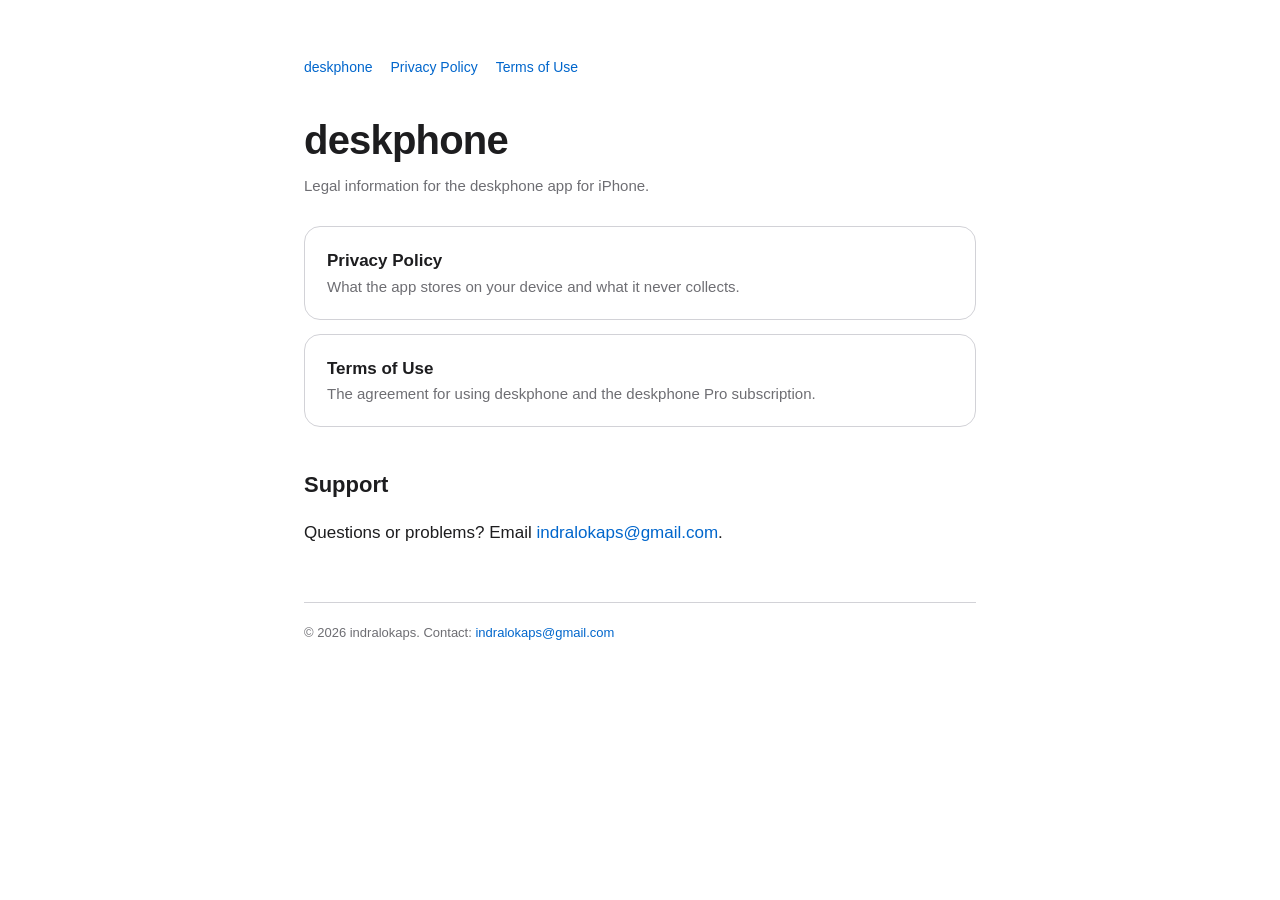
==== index.html @ 36156f76 "Add deskphone Privacy Policy and Terms of Use pages Co-Authored-By: Claude Fable 5.2 <noreply@anthro" ====
<!DOCTYPE html>
<html lang="en">
<head>
<meta charset="utf-8">
<meta name="viewport" content="width=device-width, initial-scale=1">
<title>Legal — deskphone</title>
<link rel="stylesheet" href="style.css">
</head>
<body>
<main>
<nav><a href="./">deskphone</a><a href="privacy.html">Privacy Policy</a><a href="terms.html">Terms of Use</a></nav>
<h1>deskphone</h1>
<p class="meta">Legal information for the deskphone app for iPhone.</p>
<div class="cards">
<a class="card" href="privacy.html"><strong>Privacy Policy</strong><span>What the app stores on your device and what it never collects.</span></a>
<a class="card" href="terms.html"><strong>Terms of Use</strong><span>The agreement for using deskphone and the deskphone Pro subscription.</span></a>
</div>
<h2>Support</h2>
<p>Questions or problems? Email <a href="mailto:indralokaps@gmail.com">indralokaps@gmail.com</a>.</p>
<footer>© 2026 indralokaps. Contact: <a href="mailto:indralokaps@gmail.com">indralokaps@gmail.com</a></footer>
</main>
</body>
</html>
---- style.css ----
:root{color-scheme:light dark;--fg:#1d1d1f;--muted:#6e6e73;--bg:#fff;--line:#d2d2d7;--link:#0066cc}
@media(prefers-color-scheme:dark){:root{--fg:#f5f5f7;--muted:#a1a1a6;--bg:#000;--line:#424245;--link:#2997ff}}
*{box-sizing:border-box}
body{margin:0;background:var(--bg);color:var(--fg);font:17px/1.6 -apple-system,BlinkMacSystemFont,"SF Pro Text","Helvetica Neue",Arial,sans-serif;-webkit-font-smoothing:antialiased}
main{max-width:720px;margin:0 auto;padding:56px 24px 80px}
nav{font-size:14px;margin-bottom:40px}
nav a{margin-right:18px}
a{color:var(--link);text-decoration:none}
a:hover{text-decoration:underline}
h1{font-size:40px;line-height:1.1;letter-spacing:-.02em;margin:0 0 12px}
h2{font-size:22px;margin:40px 0 8px}
.meta{color:var(--muted);font-size:15px;margin:0 0 8px}
ul{padding-left:22px}
li{margin:8px 0}
footer{margin-top:56px;padding-top:20px;border-top:1px solid var(--line);color:var(--muted);font-size:13px}
.cards{display:grid;gap:14px;margin-top:28px}
.card{display:block;padding:20px 22px;border:1px solid var(--line);border-radius:16px;color:var(--fg)}
.card span{display:block;color:var(--muted);font-size:15px}
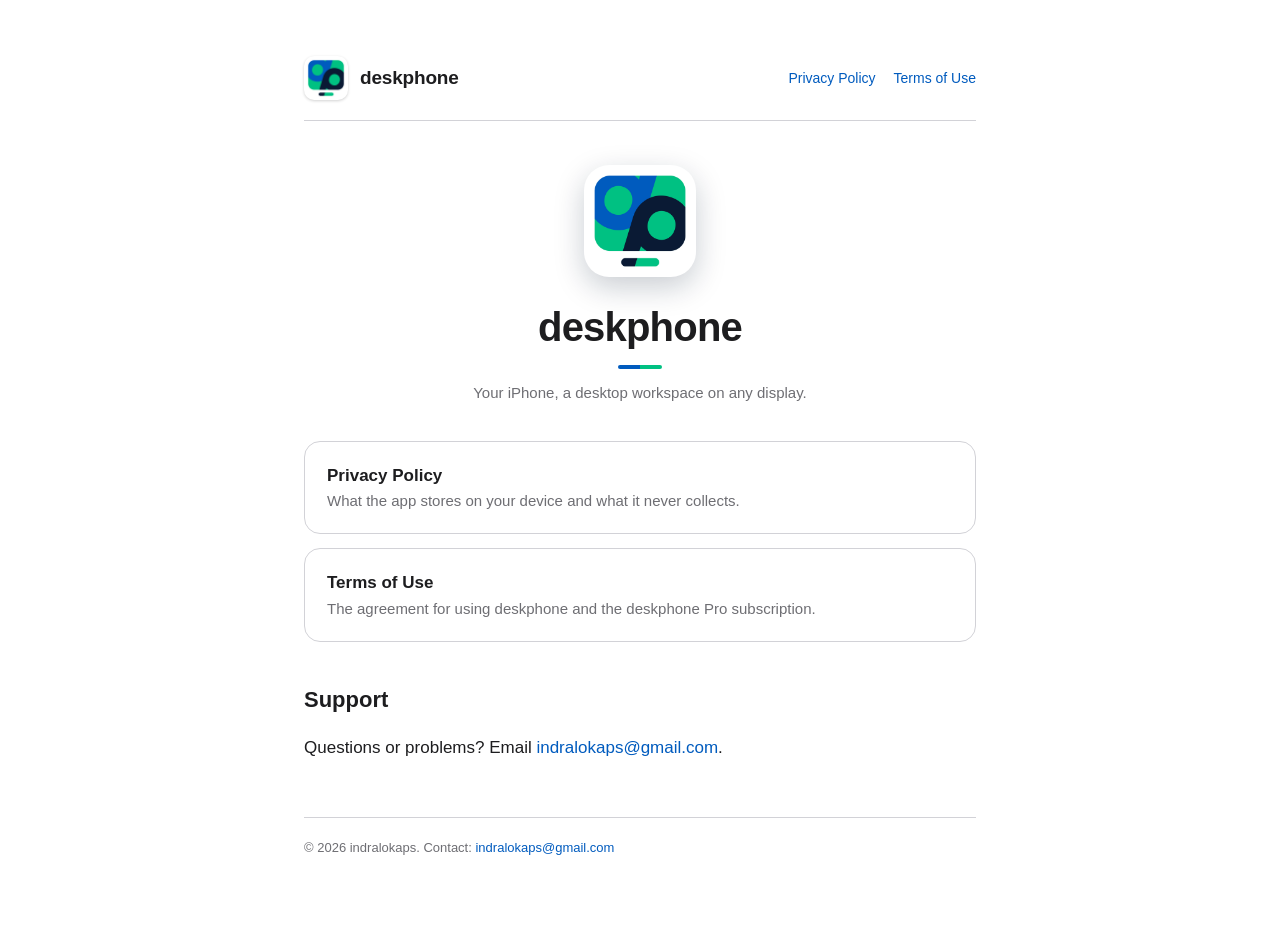
==== commit 08cc2a8b: "Add deskphone logo, favicon and brand colors to the legal pages Co-Authored-By: Claude Fable 5.2 <no" ====
--- a/index.html
+++ b/index.html
@@ -4,13 +4,16 @@
 <meta charset="utf-8">
 <meta name="viewport" content="width=device-width, initial-scale=1">
 <title>Legal — deskphone</title>
+<link rel="icon" type="image/png" href="favicon.png">
+<link rel="apple-touch-icon" href="apple-touch-icon.png">
+<meta name="theme-color" content="#0a1a34">
 <link rel="stylesheet" href="style.css">
 </head>
 <body>
 <main>
-<nav><a href="./">deskphone</a><a href="privacy.html">Privacy Policy</a><a href="terms.html">Terms of Use</a></nav>
-<h1>deskphone</h1>
-<p class="meta">Legal information for the deskphone app for iPhone.</p>
+<header><a class="brand" href="./"><img src="logo.png" alt="deskphone logo" width="44" height="44">deskphone</a><nav><a href="privacy.html">Privacy Policy</a><a href="terms.html">Terms of Use</a></nav></header>
+<div class="hero"><img src="logo.png" alt="deskphone logo" width="112" height="112"><h1>deskphone</h1>
+<p class="meta">Your iPhone, a desktop workspace on any display.</p></div>
 <div class="cards">
 <a class="card" href="privacy.html"><strong>Privacy Policy</strong><span>What the app stores on your device and what it never collects.</span></a>
 <a class="card" href="terms.html"><strong>Terms of Use</strong><span>The agreement for using deskphone and the deskphone Pro subscription.</span></a>
--- a/style.css
+++ b/style.css
@@ -1,10 +1,19 @@
-:root{color-scheme:light dark;--fg:#1d1d1f;--muted:#6e6e73;--bg:#fff;--line:#d2d2d7;--link:#0066cc}
-@media(prefers-color-scheme:dark){:root{--fg:#f5f5f7;--muted:#a1a1a6;--bg:#000;--line:#424245;--link:#2997ff}}
+:root{color-scheme:light dark;--fg:#1d1d1f;--muted:#6e6e73;--bg:#fff;--line:#d2d2d7;--link:#005bbe;--brand:#00c182;--navy:#0a1a34}
+@media(prefers-color-scheme:dark){:root{--fg:#f5f5f7;--muted:#a1a1a6;--bg:#000;--line:#424245;--link:#4d9bff;--brand:#00c182;--navy:#0a1a34}}
 *{box-sizing:border-box}
 body{margin:0;background:var(--bg);color:var(--fg);font:17px/1.6 -apple-system,BlinkMacSystemFont,"SF Pro Text","Helvetica Neue",Arial,sans-serif;-webkit-font-smoothing:antialiased}
 main{max-width:720px;margin:0 auto;padding:56px 24px 80px}
-nav{font-size:14px;margin-bottom:40px}
-nav a{margin-right:18px}
+header{display:flex;align-items:center;justify-content:space-between;gap:16px;flex-wrap:wrap;padding-bottom:20px;margin-bottom:44px;border-bottom:1px solid var(--line)}
+.brand{display:flex;align-items:center;gap:12px;color:var(--fg);font-weight:600;font-size:19px;letter-spacing:-.01em}
+.brand:hover{text-decoration:none}
+.brand img{width:44px;height:44px;border-radius:10px;background:#fff;box-shadow:0 1px 3px rgba(0,0,0,.18)}
+nav{font-size:14px}
+nav a{margin-left:18px}
+.hero{text-align:center;margin:8px 0 36px}
+.hero img{width:112px;height:112px;border-radius:25px;background:#fff;box-shadow:0 10px 30px rgba(10,26,52,.22)}
+.hero h1{margin-top:20px}
+h1::after{content:"";display:block;width:44px;height:4px;border-radius:2px;margin-top:16px;background:linear-gradient(90deg,var(--link) 0 50%,var(--brand) 50% 100%)}
+.hero h1::after{margin-left:auto;margin-right:auto}
 a{color:var(--link);text-decoration:none}
 a:hover{text-decoration:underline}
 h1{font-size:40px;line-height:1.1;letter-spacing:-.02em;margin:0 0 12px}
@@ -14,5 +23,6 @@
 li{margin:8px 0}
 footer{margin-top:56px;padding-top:20px;border-top:1px solid var(--line);color:var(--muted);font-size:13px}
 .cards{display:grid;gap:14px;margin-top:28px}
+.card:hover{border-color:var(--brand);text-decoration:none}
 .card{display:block;padding:20px 22px;border:1px solid var(--line);border-radius:16px;color:var(--fg)}
 .card span{display:block;color:var(--muted);font-size:15px}
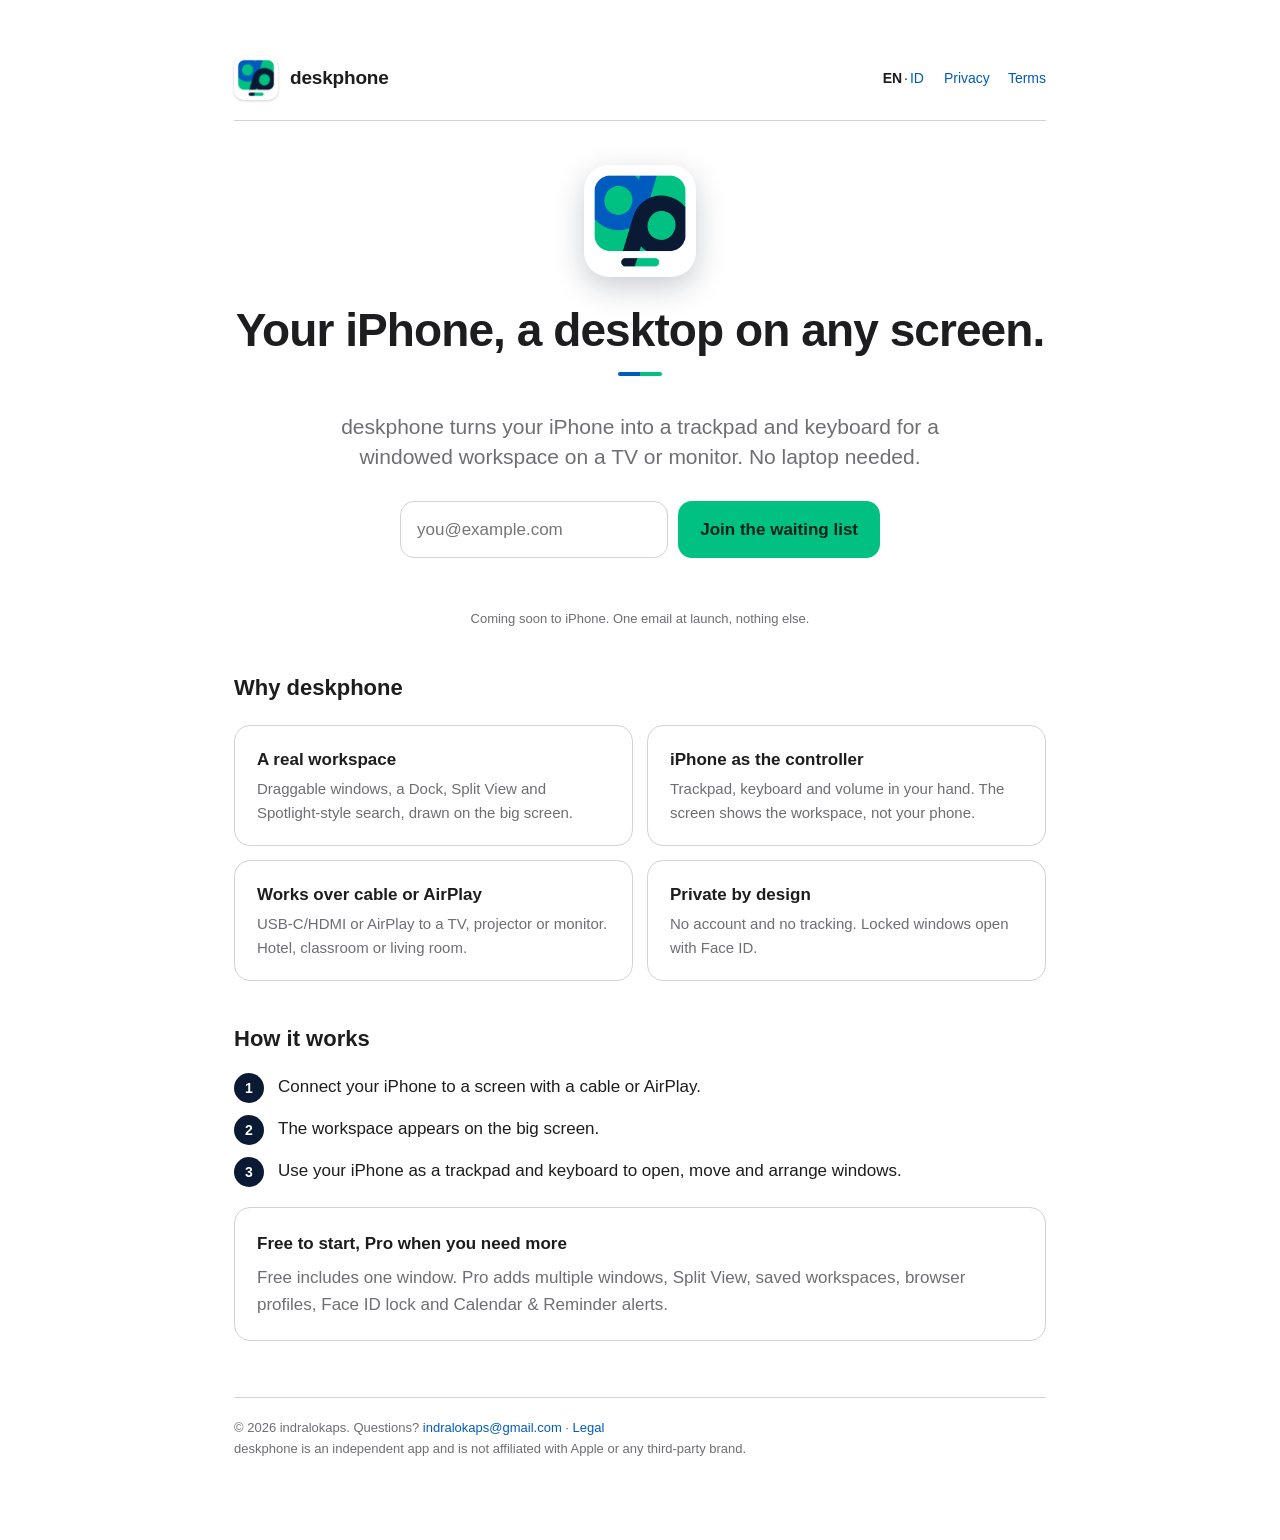
==== commit 41c40d45: "Add waiting-list landing page; move legal index to legal.html Co-Authored-By: Claude Sonnet 5.5 <nor" ====
--- a/index.html
+++ b/index.html
@@ -3,24 +3,106 @@
 <head>
 <meta charset="utf-8">
 <meta name="viewport" content="width=device-width, initial-scale=1">
-<title>Legal — deskphone</title>
+<title>deskphone — Your iPhone, a desktop on any screen</title>
+<meta name="description" content="deskphone turns your iPhone into a trackpad and keyboard for a windowed desktop workspace on any TV or monitor. Join the waiting list.">
 <link rel="icon" type="image/png" href="favicon.png">
 <link rel="apple-touch-icon" href="apple-touch-icon.png">
 <meta name="theme-color" content="#0a1a34">
+<meta property="og:title" content="deskphone — Your iPhone, a desktop on any screen">
+<meta property="og:description" content="A trackpad, a keyboard and a windowed workspace on any TV or monitor. Just your iPhone.">
+<meta property="og:image" content="logo.png">
 <link rel="stylesheet" href="style.css">
+<style>
+main{max-width:860px}
+.lead{font-size:21px;line-height:1.45;color:var(--muted);max-width:620px;margin:0 auto 28px;text-align:center}
+.hero h1{font-size:46px}
+.wl{display:flex;gap:10px;max-width:480px;margin:0 auto;flex-wrap:wrap}
+.wl input[type=email]{flex:1 1 220px;min-width:0;padding:14px 16px;font:inherit;border:1px solid var(--line);border-radius:14px;background:transparent;color:var(--fg)}
+.wl input[type=email]:focus{outline:2px solid var(--link);border-color:transparent}
+.wl button{padding:14px 22px;font:inherit;font-weight:600;border:0;border-radius:14px;background:var(--brand);color:#04241a;cursor:pointer}
+.wl button:hover{filter:brightness(1.06)}
+.wl button:disabled{opacity:.6;cursor:default}
+.hp{position:absolute;left:-9999px}
+.msg{text-align:center;min-height:1.6em;margin-top:12px;font-size:15px;color:var(--muted)}
+.note{text-align:center;color:var(--muted);font-size:13px;margin-top:6px}
+.grid{display:grid;grid-template-columns:repeat(auto-fit,minmax(300px,1fr));gap:14px;margin-top:20px}
+.grid .card{cursor:default}
+.grid .card:hover{border-color:var(--line)}
+.grid .card strong{display:block;margin-bottom:4px}
+.steps{counter-reset:s;display:grid;gap:12px;padding:0;list-style:none}
+.steps li{counter-increment:s;display:flex;gap:14px;align-items:flex-start;margin:0}
+.steps li::before{content:counter(s);flex:none;width:30px;height:30px;border-radius:50%;background:var(--navy);color:#fff;font-weight:600;display:grid;place-items:center;font-size:14px}
+.lang{font-size:14px}
+.lang button{background:none;border:0;color:var(--link);font:inherit;cursor:pointer;padding:0 2px}
+.lang button[aria-pressed=true]{font-weight:700;color:var(--fg)}
+.pro{margin-top:20px;padding:22px;border:1px solid var(--line);border-radius:16px}
+</style>
 </head>
 <body>
 <main>
-<header><a class="brand" href="./"><img src="logo.png" alt="deskphone logo" width="44" height="44">deskphone</a><nav><a href="privacy.html">Privacy Policy</a><a href="terms.html">Terms of Use</a></nav></header>
-<div class="hero"><img src="logo.png" alt="deskphone logo" width="112" height="112"><h1>deskphone</h1>
-<p class="meta">Your iPhone, a desktop workspace on any display.</p></div>
-<div class="cards">
-<a class="card" href="privacy.html"><strong>Privacy Policy</strong><span>What the app stores on your device and what it never collects.</span></a>
-<a class="card" href="terms.html"><strong>Terms of Use</strong><span>The agreement for using deskphone and the deskphone Pro subscription.</span></a>
+<header><a class="brand" href="./"><img src="logo.png" alt="deskphone logo" width="44" height="44">deskphone</a>
+<nav><span class="lang"><button data-l="en" aria-pressed="true">EN</button>·<button data-l="id" aria-pressed="false">ID</button></span><a href="privacy.html">Privacy</a><a href="terms.html">Terms</a></nav></header>
+
+<section class="hero">
+<img src="logo.png" alt="deskphone logo" width="112" height="112">
+<h1 data-t="h1">Your iPhone, a desktop on any screen.</h1>
+</section>
+<p class="lead" data-t="lead">deskphone turns your iPhone into a trackpad and keyboard for a windowed workspace on a TV or monitor. No laptop needed.</p>
+
+<form class="wl" id="wl" novalidate>
+<input type="email" name="email" id="email" required autocomplete="email" placeholder="you@example.com" data-p="ph" aria-label="Email">
+<input class="hp" type="text" name="company" tabindex="-1" autocomplete="off" aria-hidden="true">
+<button type="submit" id="btn" data-t="join">Join the waiting list</button>
+</form>
+<p class="msg" id="msg" role="status" aria-live="polite"></p>
+<p class="note" data-t="note">Coming soon to iPhone. One email at launch, nothing else.</p>
+
+<h2 data-t="whyh">Why deskphone</h2>
+<div class="grid">
+<div class="card"><strong data-t="a1">A real workspace</strong><span data-t="a1d">Draggable windows, a Dock, Split View and Spotlight-style search, drawn on the big screen.</span></div>
+<div class="card"><strong data-t="a2">iPhone as the controller</strong><span data-t="a2d">Trackpad, keyboard and volume in your hand. The screen shows the workspace, not your phone.</span></div>
+<div class="card"><strong data-t="a3">Works over cable or AirPlay</strong><span data-t="a3d">USB-C/HDMI or AirPlay to a TV, projector or monitor. Hotel, classroom or living room.</span></div>
+<div class="card"><strong data-t="a4">Private by design</strong><span data-t="a4d">No account and no tracking. Locked windows open with Face ID.</span></div>
 </div>
-<h2>Support</h2>
-<p>Questions or problems? Email <a href="mailto:indralokaps@gmail.com">indralokaps@gmail.com</a>.</p>
-<footer>© 2026 indralokaps. Contact: <a href="mailto:indralokaps@gmail.com">indralokaps@gmail.com</a></footer>
+
+<h2 data-t="howh">How it works</h2>
+<ol class="steps">
+<li data-t="s1">Connect your iPhone to a screen with a cable or AirPlay.</li>
+<li data-t="s2">The workspace appears on the big screen.</li>
+<li data-t="s3">Use your iPhone as a trackpad and keyboard to open, move and arrange windows.</li>
+</ol>
+
+<div class="pro"><strong data-t="proh">Free to start, Pro when you need more</strong>
+<p style="margin:6px 0 0;color:var(--muted)" data-t="prod">Free includes one window. Pro adds multiple windows, Split View, saved workspaces, browser profiles, Face ID lock and Calendar &amp; Reminder alerts.</p></div>
+
+<footer><span data-t="foot">© 2026 indralokaps. Questions? </span><a href="mailto:indralokaps@gmail.com">indralokaps@gmail.com</a> · <a href="legal.html">Legal</a><br>
+<span data-t="tm">deskphone is an independent app and is not affiliated with Apple or any third-party brand.</span></footer>
 </main>
+<script>
+// Waiting-list endpoint (Formspree-style: accepts a POST with "email" and returns JSON).
+// Leave empty to fall back to opening an email draft until an endpoint is set.
+var WAITLIST_ENDPOINT = "";
+var T={en:{h1:"Your iPhone, a desktop on any screen.",lead:"deskphone turns your iPhone into a trackpad and keyboard for a windowed workspace on a TV or monitor. No laptop needed.",join:"Join the waiting list",ph:"you@example.com",note:"Coming soon to iPhone. One email at launch, nothing else.",whyh:"Why deskphone",a1:"A real workspace",a1d:"Draggable windows, a Dock, Split View and Spotlight-style search, drawn on the big screen.",a2:"iPhone as the controller",a2d:"Trackpad, keyboard and volume in your hand. The screen shows the workspace, not your phone.",a3:"Works over cable or AirPlay",a3d:"USB-C/HDMI or AirPlay to a TV, projector or monitor. Hotel, classroom or living room.",a4:"Private by design",a4d:"No account and no tracking. Locked windows open with Face ID.",howh:"How it works",s1:"Connect your iPhone to a screen with a cable or AirPlay.",s2:"The workspace appears on the big screen.",s3:"Use your iPhone as a trackpad and keyboard to open, move and arrange windows.",proh:"Free to start, Pro when you need more",prod:"Free includes one window. Pro adds multiple windows, Split View, saved workspaces, browser profiles, Face ID lock and Calendar & Reminder alerts.",foot:"© 2026 indralokaps. Questions? ",tm:"deskphone is an independent app and is not affiliated with Apple or any third-party brand.",ok:"You're on the list. Thank you!",bad:"Please enter a valid email.",err:"Something went wrong. Please try again."},
+id:{h1:"iPhone-mu, jadi desktop di layar mana pun.",lead:"deskphone mengubah iPhone menjadi trackpad dan keyboard untuk ruang kerja multi-jendela di TV atau monitor. Tanpa laptop.",join:"Gabung daftar tunggu",ph:"kamu@contoh.com",note:"Segera hadir di iPhone. Satu email saat rilis, tidak lebih.",whyh:"Kenapa deskphone",a1:"Ruang kerja sungguhan",a1d:"Jendela yang bisa digeser, Dock, Split View, dan pencarian ala Spotlight, tampil di layar besar.",a2:"iPhone sebagai kontroler",a2d:"Trackpad, keyboard, dan volume di tanganmu. Layar menampilkan ruang kerja, bukan ponselmu.",a3:"Lewat kabel atau AirPlay",a3d:"USB-C/HDMI atau AirPlay ke TV, proyektor, atau monitor. Di hotel, kelas, atau ruang tamu.",a4:"Privat sejak awal",a4d:"Tanpa akun dan tanpa pelacakan. Jendela terkunci dibuka dengan Face ID.",howh:"Cara kerjanya",s1:"Hubungkan iPhone ke layar dengan kabel atau AirPlay.",s2:"Ruang kerja muncul di layar besar.",s3:"Pakai iPhone sebagai trackpad dan keyboard untuk membuka, memindah, dan menata jendela.",proh:"Gratis untuk mulai, Pro saat butuh lebih",prod:"Gratis mencakup satu jendela. Pro menambah multi-jendela, Split View, workspace tersimpan, profil browser, kunci Face ID, dan notifikasi Kalender & Pengingat.",foot:"© 2026 indralokaps. Pertanyaan? ",tm:"deskphone adalah aplikasi independen dan tidak berafiliasi dengan Apple atau merek pihak ketiga mana pun.",ok:"Kamu sudah masuk daftar. Terima kasih!",bad:"Masukkan email yang valid.",err:"Terjadi kesalahan. Coba lagi."}};
+var lang=(navigator.language||"").slice(0,2)==="id"?"id":"en";
+try{lang=localStorage.getItem("l")||lang}catch(e){}
+function apply(l){lang=l;document.documentElement.lang=l;
+ document.querySelectorAll("[data-t]").forEach(function(e){e.textContent=T[l][e.dataset.t]});
+ document.querySelectorAll("[data-p]").forEach(function(e){e.placeholder=T[l][e.dataset.p]});
+ document.querySelectorAll(".lang button").forEach(function(b){b.setAttribute("aria-pressed",b.dataset.l===l)});
+ try{localStorage.setItem("l",l)}catch(e){}}
+document.querySelectorAll(".lang button").forEach(function(b){b.onclick=function(){apply(b.dataset.l)}});
+apply(lang);
+var f=document.getElementById("wl"),msg=document.getElementById("msg"),btn=document.getElementById("btn");
+f.addEventListener("submit",function(ev){ev.preventDefault();
+ var em=f.email.value.trim();
+ if(f.company.value||!/^[^@\s]+@[^@\s]+\.[^@\s]+$/.test(em)){msg.textContent=T[lang].bad;return}
+ if(!WAITLIST_ENDPOINT){location.href="mailto:indralokaps@gmail.com?subject="+encodeURIComponent("deskphone waiting list")+"&body="+encodeURIComponent("Please add me to the deskphone waiting list: "+em);return}
+ btn.disabled=true;
+ fetch(WAITLIST_ENDPOINT,{method:"POST",headers:{"Content-Type":"application/json",Accept:"application/json"},body:JSON.stringify({email:em})})
+ .then(function(r){if(!r.ok)throw 0;msg.textContent=T[lang].ok;f.reset()})
+ .catch(function(){msg.textContent=T[lang].err})
+ .then(function(){btn.disabled=false})});
+</script>
 </body>
 </html>
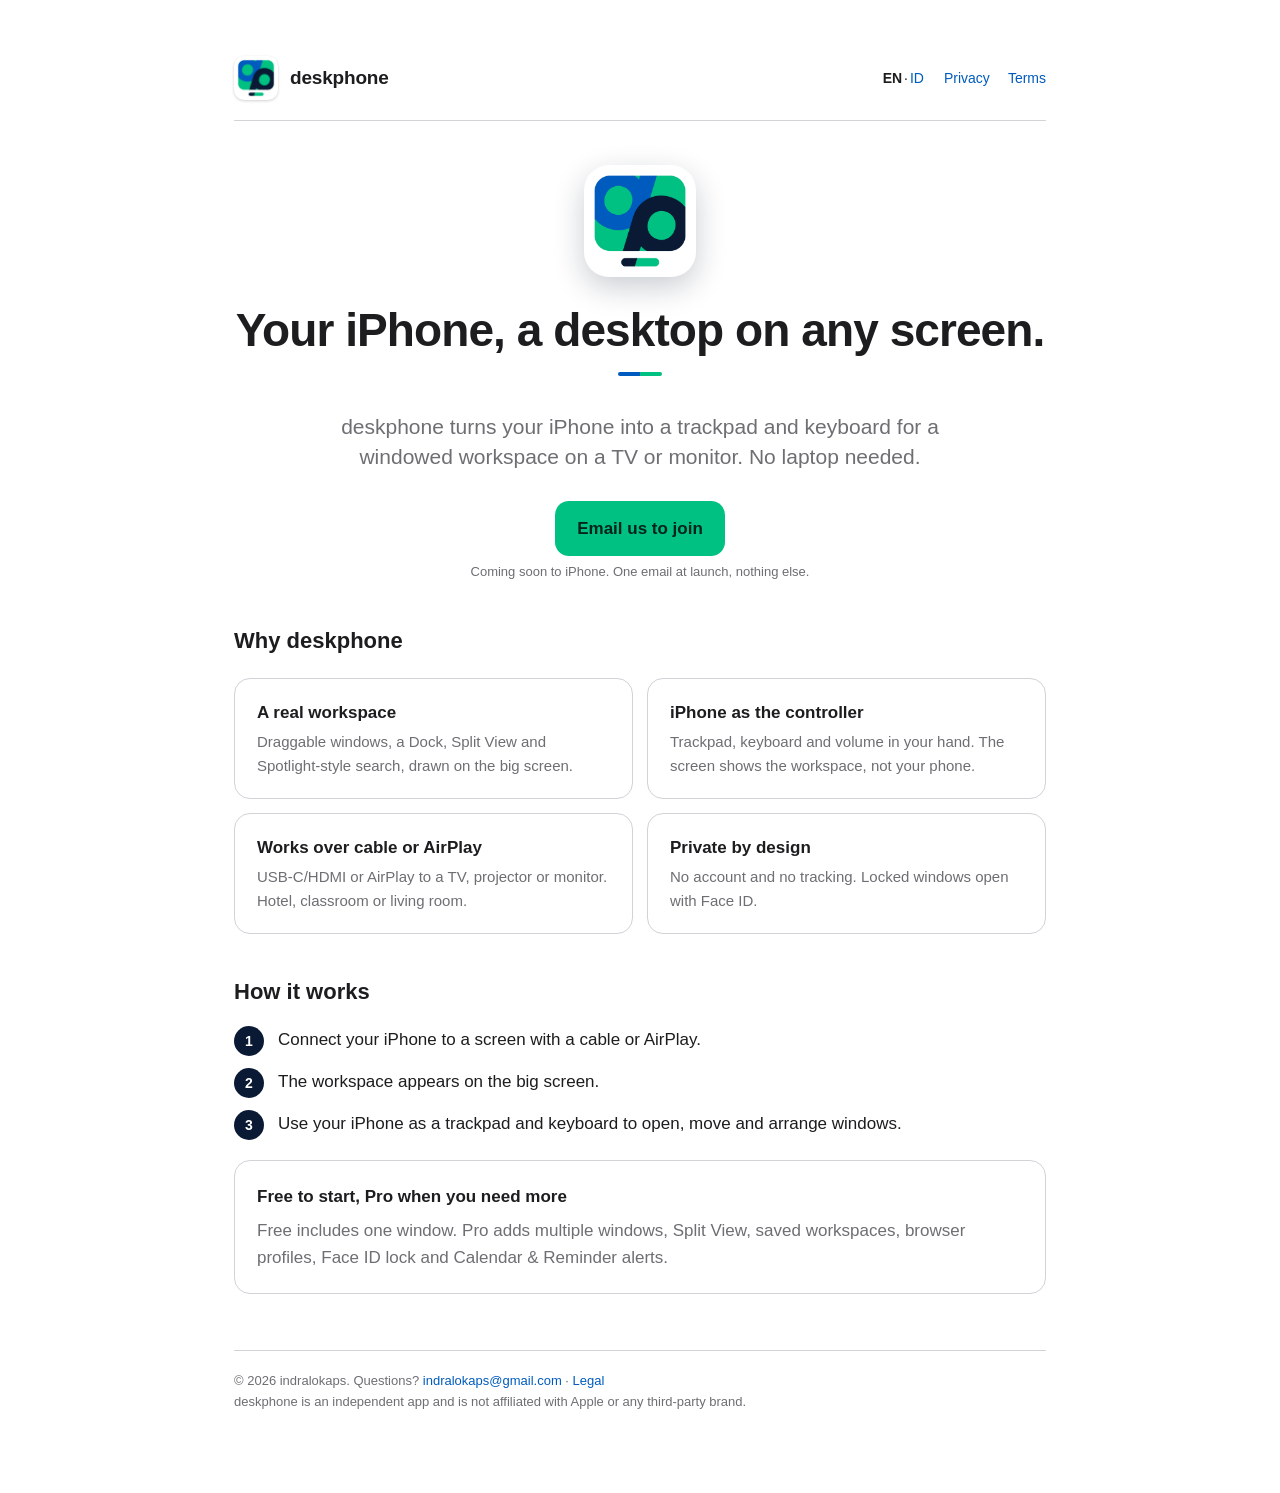
==== commit d9ecd0ce: "Replace FormSubmit with Tally embed (form ID pending) Co-Authored-By: Claude Sonnet 5.5 <noreply@ant" ====
--- a/index.html
+++ b/index.html
@@ -16,6 +16,9 @@
 main{max-width:860px}
 .lead{font-size:21px;line-height:1.45;color:var(--muted);max-width:620px;margin:0 auto 28px;text-align:center}
 .hero h1{font-size:46px}
+.tally{max-width:480px;margin:0 auto;text-align:center}
+.btn{display:inline-block;padding:14px 22px;border-radius:14px;background:var(--brand);color:#04241a;font-weight:600}
+.btn:hover{text-decoration:none;filter:brightness(1.06)}
 .wl{display:flex;gap:10px;max-width:480px;margin:0 auto;flex-wrap:wrap}
 .wl input[type=email]{flex:1 1 220px;min-width:0;padding:14px 16px;font:inherit;border:1px solid var(--line);border-radius:14px;background:transparent;color:var(--fg)}
 .wl input[type=email]:focus{outline:2px solid var(--link);border-color:transparent}
@@ -49,12 +52,7 @@
 </section>
 <p class="lead" data-t="lead">deskphone turns your iPhone into a trackpad and keyboard for a windowed workspace on a TV or monitor. No laptop needed.</p>
 
-<form class="wl" id="wl" novalidate>
-<input type="email" name="email" id="email" required autocomplete="email" placeholder="you@example.com" data-p="ph" aria-label="Email">
-<input class="hp" type="text" name="company" tabindex="-1" autocomplete="off" aria-hidden="true">
-<button type="submit" id="btn" data-t="join">Join the waiting list</button>
-</form>
-<p class="msg" id="msg" role="status" aria-live="polite"></p>
+<div id="tally" class="tally"></div>
 <p class="note" data-t="note">Coming soon to iPhone. One email at launch, nothing else.</p>
 
 <h2 data-t="whyh">Why deskphone</h2>
@@ -81,7 +79,7 @@
 <script>
 // Waiting-list endpoint (Formspree-style: accepts a POST with "email" and returns JSON).
 // Leave empty to fall back to opening an email draft until an endpoint is set.
-var WAITLIST_ENDPOINT = "";
+var WAITLIST_ENDPOINT = "https://formsubmit.co/ajax/indralokaps@gmail.com";
 var T={en:{h1:"Your iPhone, a desktop on any screen.",lead:"deskphone turns your iPhone into a trackpad and keyboard for a windowed workspace on a TV or monitor. No laptop needed.",join:"Join the waiting list",ph:"you@example.com",note:"Coming soon to iPhone. One email at launch, nothing else.",whyh:"Why deskphone",a1:"A real workspace",a1d:"Draggable windows, a Dock, Split View and Spotlight-style search, drawn on the big screen.",a2:"iPhone as the controller",a2d:"Trackpad, keyboard and volume in your hand. The screen shows the workspace, not your phone.",a3:"Works over cable or AirPlay",a3d:"USB-C/HDMI or AirPlay to a TV, projector or monitor. Hotel, classroom or living room.",a4:"Private by design",a4d:"No account and no tracking. Locked windows open with Face ID.",howh:"How it works",s1:"Connect your iPhone to a screen with a cable or AirPlay.",s2:"The workspace appears on the big screen.",s3:"Use your iPhone as a trackpad and keyboard to open, move and arrange windows.",proh:"Free to start, Pro when you need more",prod:"Free includes one window. Pro adds multiple windows, Split View, saved workspaces, browser profiles, Face ID lock and Calendar & Reminder alerts.",foot:"© 2026 indralokaps. Questions? ",tm:"deskphone is an independent app and is not affiliated with Apple or any third-party brand.",ok:"You're on the list. Thank you!",bad:"Please enter a valid email.",err:"Something went wrong. Please try again."},
 id:{h1:"iPhone-mu, jadi desktop di layar mana pun.",lead:"deskphone mengubah iPhone menjadi trackpad dan keyboard untuk ruang kerja multi-jendela di TV atau monitor. Tanpa laptop.",join:"Gabung daftar tunggu",ph:"kamu@contoh.com",note:"Segera hadir di iPhone. Satu email saat rilis, tidak lebih.",whyh:"Kenapa deskphone",a1:"Ruang kerja sungguhan",a1d:"Jendela yang bisa digeser, Dock, Split View, dan pencarian ala Spotlight, tampil di layar besar.",a2:"iPhone sebagai kontroler",a2d:"Trackpad, keyboard, dan volume di tanganmu. Layar menampilkan ruang kerja, bukan ponselmu.",a3:"Lewat kabel atau AirPlay",a3d:"USB-C/HDMI atau AirPlay ke TV, proyektor, atau monitor. Di hotel, kelas, atau ruang tamu.",a4:"Privat sejak awal",a4d:"Tanpa akun dan tanpa pelacakan. Jendela terkunci dibuka dengan Face ID.",howh:"Cara kerjanya",s1:"Hubungkan iPhone ke layar dengan kabel atau AirPlay.",s2:"Ruang kerja muncul di layar besar.",s3:"Pakai iPhone sebagai trackpad dan keyboard untuk membuka, memindah, dan menata jendela.",proh:"Gratis untuk mulai, Pro saat butuh lebih",prod:"Gratis mencakup satu jendela. Pro menambah multi-jendela, Split View, workspace tersimpan, profil browser, kunci Face ID, dan notifikasi Kalender & Pengingat.",foot:"© 2026 indralokaps. Pertanyaan? ",tm:"deskphone adalah aplikasi independen dan tidak berafiliasi dengan Apple atau merek pihak ketiga mana pun.",ok:"Kamu sudah masuk daftar. Terima kasih!",bad:"Masukkan email yang valid.",err:"Terjadi kesalahan. Coba lagi."}};
 var lang=(navigator.language||"").slice(0,2)==="id"?"id":"en";
@@ -93,16 +91,19 @@
  try{localStorage.setItem("l",l)}catch(e){}}
 document.querySelectorAll(".lang button").forEach(function(b){b.onclick=function(){apply(b.dataset.l)}});
 apply(lang);
-var f=document.getElementById("wl"),msg=document.getElementById("msg"),btn=document.getElementById("btn");
-f.addEventListener("submit",function(ev){ev.preventDefault();
- var em=f.email.value.trim();
- if(f.company.value||!/^[^@\s]+@[^@\s]+\.[^@\s]+$/.test(em)){msg.textContent=T[lang].bad;return}
- if(!WAITLIST_ENDPOINT){location.href="mailto:indralokaps@gmail.com?subject="+encodeURIComponent("deskphone waiting list")+"&body="+encodeURIComponent("Please add me to the deskphone waiting list: "+em);return}
- btn.disabled=true;
- fetch(WAITLIST_ENDPOINT,{method:"POST",headers:{"Content-Type":"application/json",Accept:"application/json"},body:JSON.stringify({email:em})})
- .then(function(r){if(!r.ok)throw 0;msg.textContent=T[lang].ok;f.reset()})
- .catch(function(){msg.textContent=T[lang].err})
- .then(function(){btn.disabled=false})});
+// Tally form: paste the form ID (the part after tally.so/r/ or tally.so/embed/) here.
+var TALLY_FORM_ID = "";
+(function(){
+ var box=document.getElementById("tally");
+ if(!TALLY_FORM_ID){
+  box.innerHTML='<a class="btn" href="mailto:indralokaps@gmail.com?subject=deskphone%20waiting%20list">Email us to join</a>';return}
+ var i=document.createElement("iframe");
+ i.src="https://tally.so/embed/"+TALLY_FORM_ID+"?hideTitle=1&transparentBackground=1&dynamicHeight=1&alignLeft=1";
+ i.title="deskphone waiting list";i.loading="lazy";i.setAttribute("width","100%");i.setAttribute("height","140");i.setAttribute("frameborder","0");
+ i.style.border="0";box.appendChild(i);
+ var sc=document.createElement("script");sc.src="https://tally.so/widgets/embed.js";
+ sc.onload=function(){if(window.Tally)Tally.loadEmbeds()};document.body.appendChild(sc);
+})();
 </script>
 </body>
 </html>
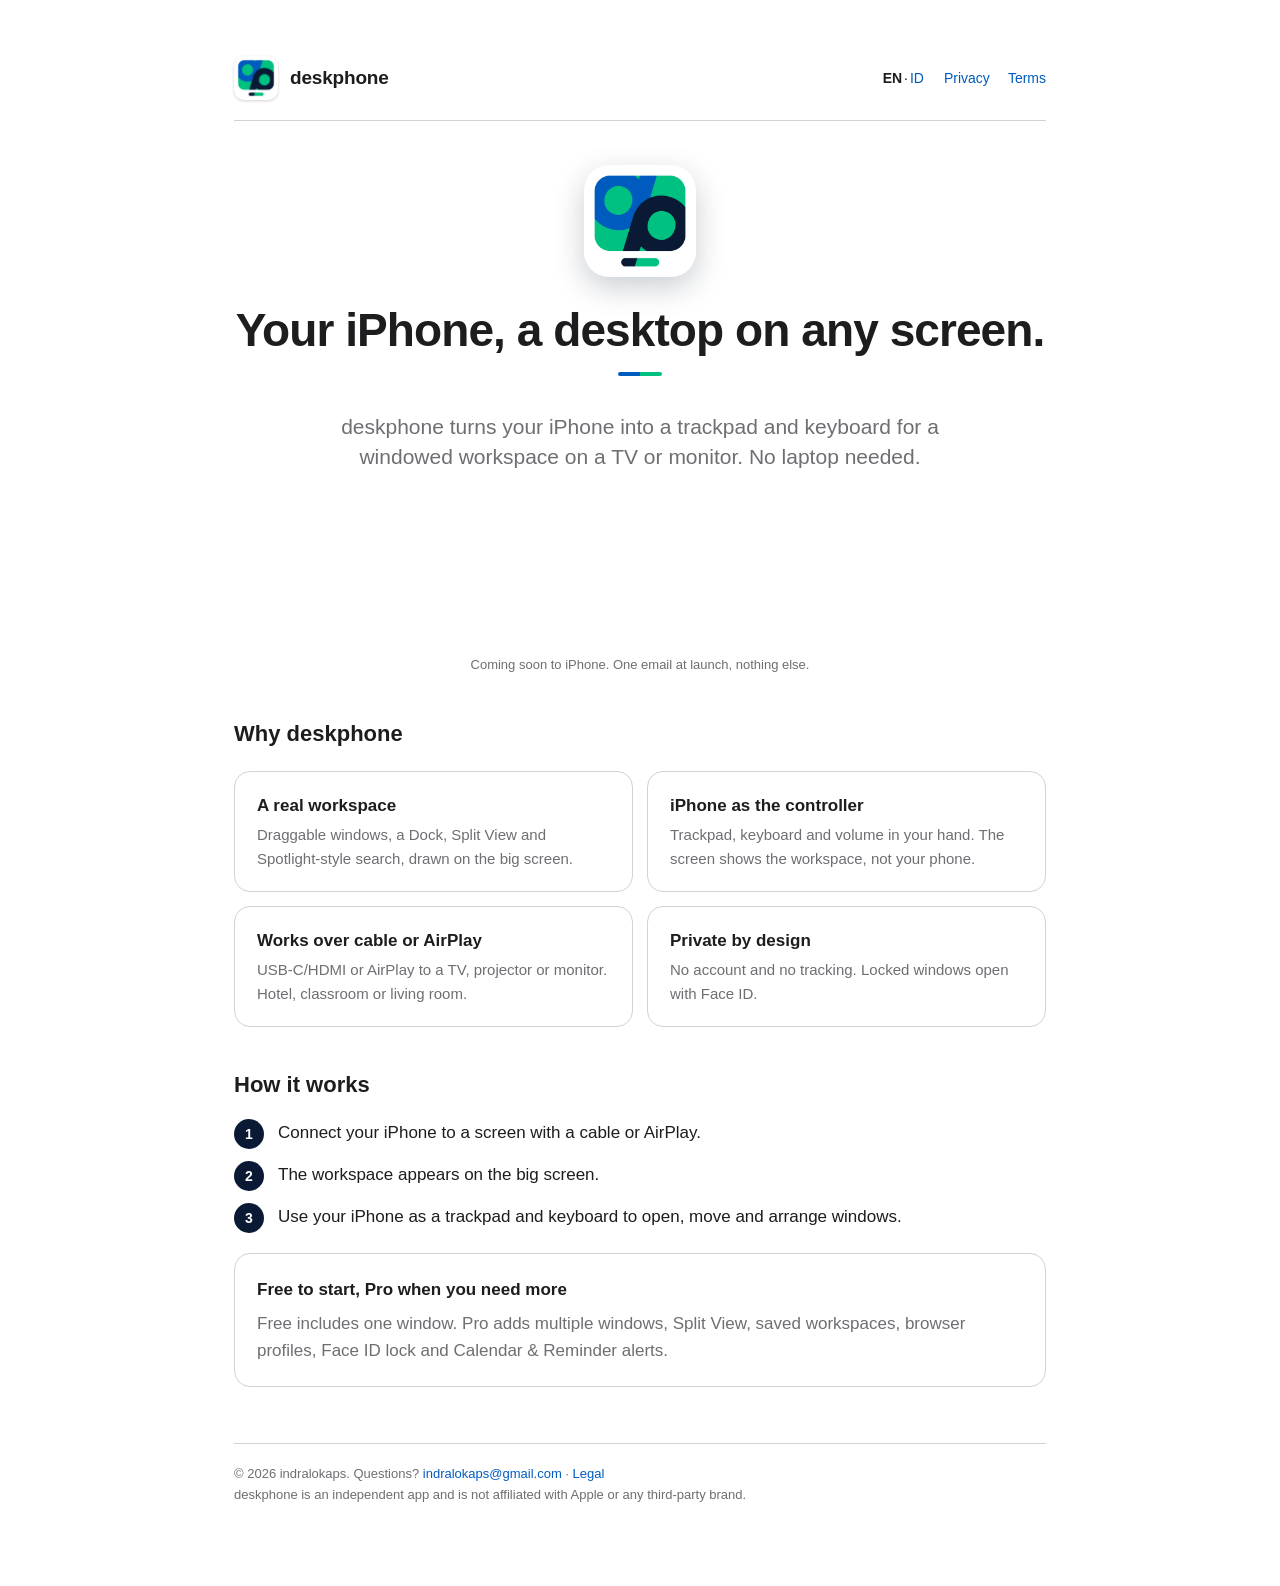
==== commit 763646fd: "Set Tally waiting-list form ID Co-Authored-By: Claude Sonnet 5.5 <noreply@anthropic.com> Claude-Sess" ====
--- a/index.html
+++ b/index.html
@@ -92,7 +92,7 @@
 document.querySelectorAll(".lang button").forEach(function(b){b.onclick=function(){apply(b.dataset.l)}});
 apply(lang);
 // Tally form: paste the form ID (the part after tally.so/r/ or tally.so/embed/) here.
-var TALLY_FORM_ID = "";
+var TALLY_FORM_ID = "DqkYY5";
 (function(){
  var box=document.getElementById("tally");
  if(!TALLY_FORM_ID){
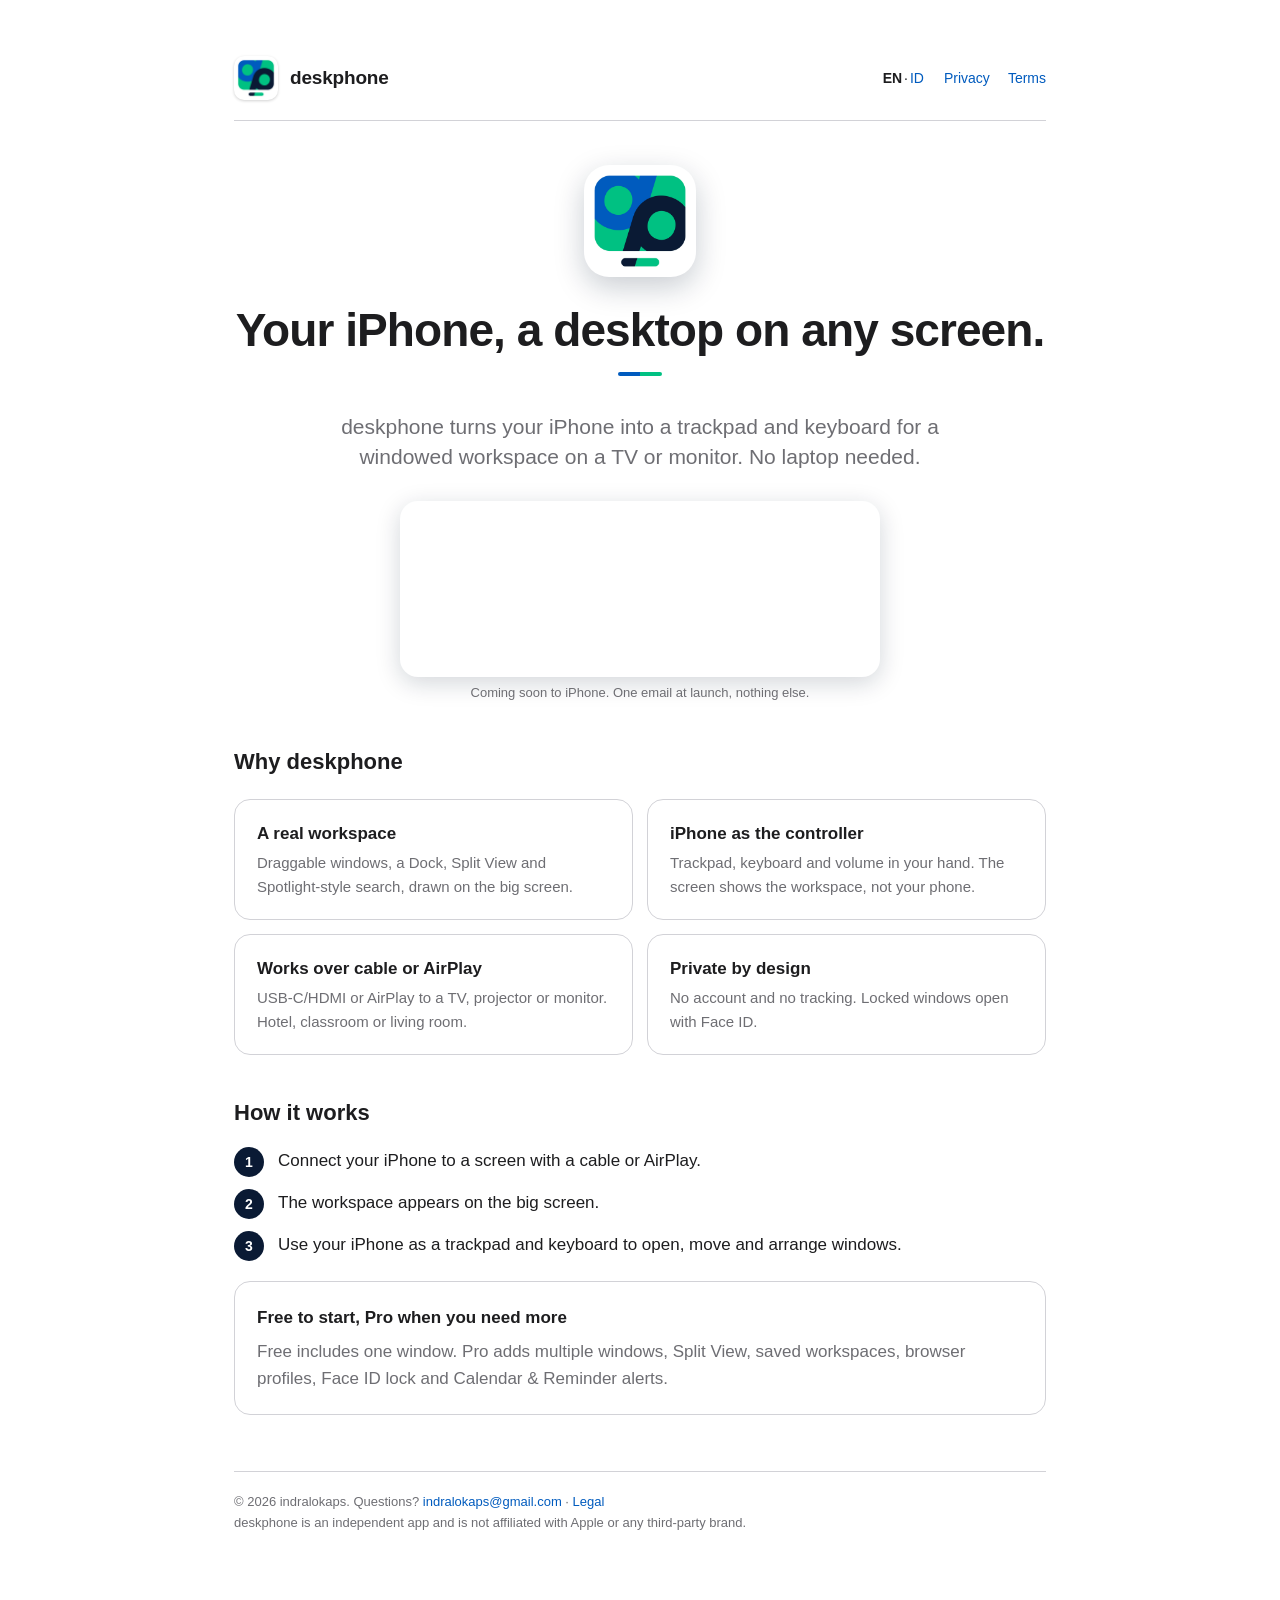
==== commit 2f846fd3: "Show Tally embed on a light card (invisible fields on dark theme) Co-Authored-By: Claude Sonnet 5.5 " ====
--- a/index.html
+++ b/index.html
@@ -16,7 +16,7 @@
 main{max-width:860px}
 .lead{font-size:21px;line-height:1.45;color:var(--muted);max-width:620px;margin:0 auto 28px;text-align:center}
 .hero h1{font-size:46px}
-.tally{max-width:480px;margin:0 auto;text-align:center}
+.tally{max-width:480px;margin:0 auto;text-align:center;background:#fff;border-radius:18px;padding:14px 10px;box-shadow:0 6px 24px rgba(10,26,52,.18)}
 .btn{display:inline-block;padding:14px 22px;border-radius:14px;background:var(--brand);color:#04241a;font-weight:600}
 .btn:hover{text-decoration:none;filter:brightness(1.06)}
 .wl{display:flex;gap:10px;max-width:480px;margin:0 auto;flex-wrap:wrap}
@@ -98,7 +98,7 @@
  if(!TALLY_FORM_ID){
   box.innerHTML='<a class="btn" href="mailto:indralokaps@gmail.com?subject=deskphone%20waiting%20list">Email us to join</a>';return}
  var i=document.createElement("iframe");
- i.src="https://tally.so/embed/"+TALLY_FORM_ID+"?hideTitle=1&transparentBackground=1&dynamicHeight=1&alignLeft=1";
+ i.src="https://tally.so/embed/"+TALLY_FORM_ID+"?hideTitle=1&dynamicHeight=1";
  i.title="deskphone waiting list";i.loading="lazy";i.setAttribute("width","100%");i.setAttribute("height","140");i.setAttribute("frameborder","0");
  i.style.border="0";box.appendChild(i);
  var sc=document.createElement("script");sc.src="https://tally.so/widgets/embed.js";
